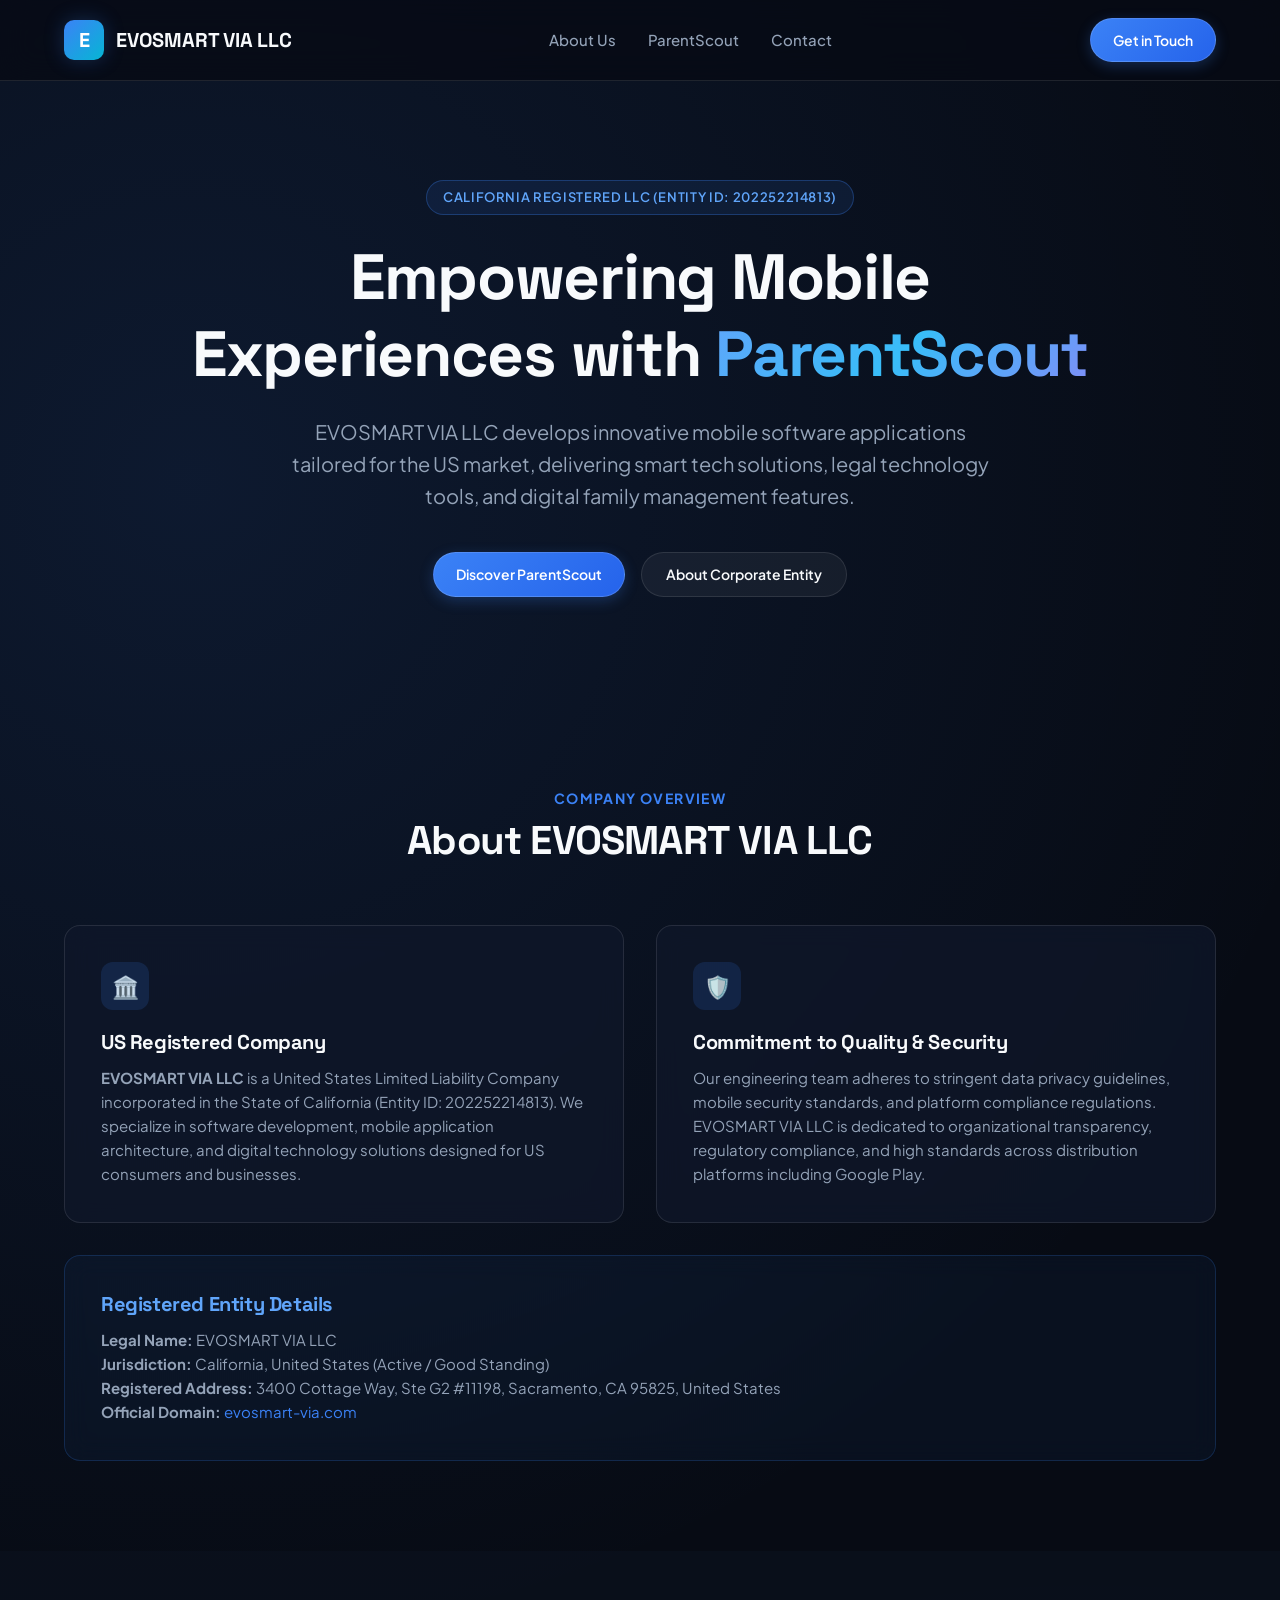
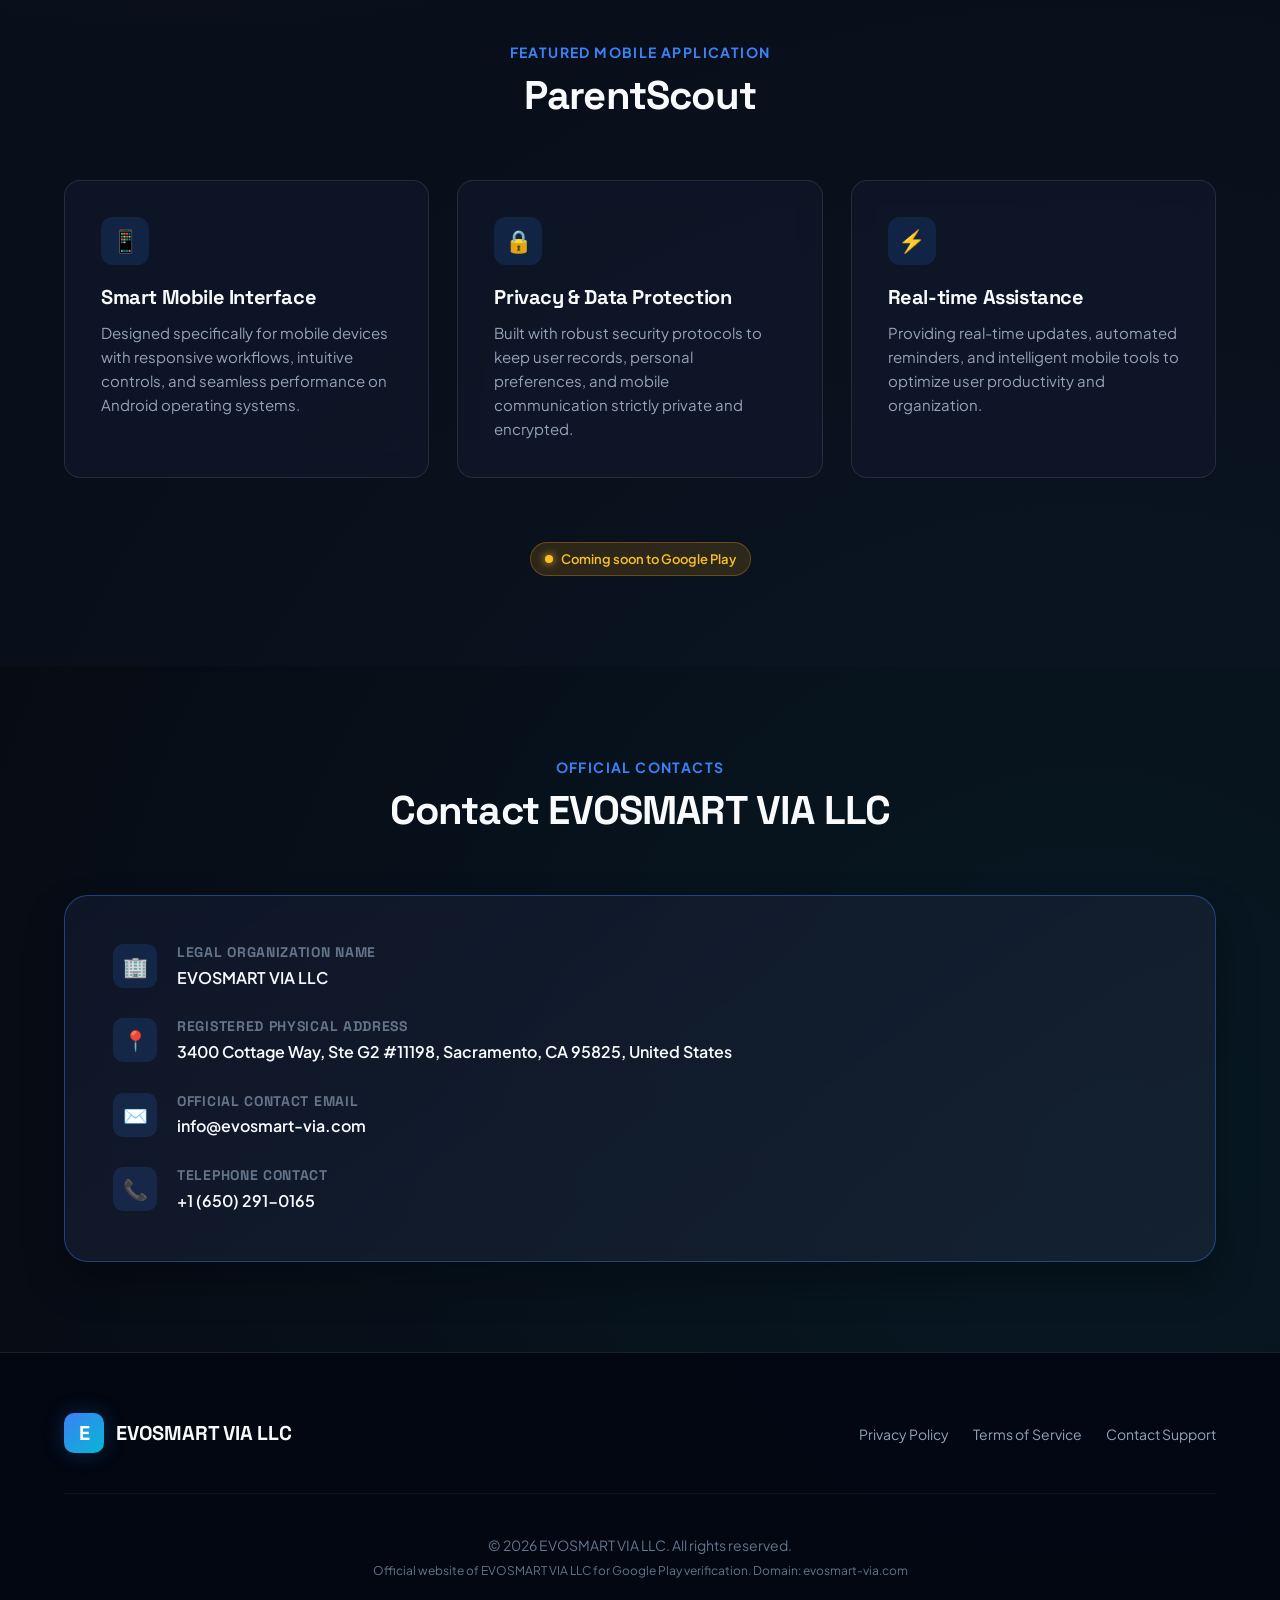
==== index.html @ 2d1a1cd4 "Initial commit for EVOSMART VIA LLC corporate website" ====
<!DOCTYPE html>
<html lang="en">
<head>
  <meta charset="UTF-8">
  <meta name="viewport" content="width=device-width, initial-scale=1.0">
  <title>EVOSMART VIA LLC | ParentScout Mobile Software Solutions</title>
  <meta name="description" content="EVOSMART VIA LLC is a California-registered technology company developing ParentScout and mobile software applications for legal tech and digital solutions.">
  <link rel="stylesheet" href="styles.css">
  <link rel="icon" type="image/svg+xml" href="data:image/svg+xml,<svg xmlns='http://www.w3.org/2000/svg' viewBox='0 0 100 100'><rect width='100' height='100' rx='20' fill='%233B82F6'/><text x='50%' y='65%' font-size='50' font-weight='800' fill='white' text-anchor='middle' font-family='sans-serif'>E</text></svg>">
</head>
<body>

  <!-- Navigation Header -->
  <header class="site-header">
    <div class="container nav-wrapper">
      <a href="#" class="brand-logo">
        <div class="logo-badge">E</div>
        <span class="brand-name">EVOSMART VIA LLC</span>
      </a>
      <ul class="nav-links">
        <li><a href="#about">About Us</a></li>
        <li><a href="#product">ParentScout</a></li>
        <li><a href="#contact">Contact</a></li>
      </ul>
      <a href="#contact" class="btn-primary">Get in Touch</a>
    </div>
  </header>

  <!-- Hero Section -->
  <section class="hero">
    <div class="container">
      <div class="tag-badge">California Registered LLC (Entity ID: 202252214813)</div>
      <h1>Empowering Mobile Experiences with <span class="gradient-text">ParentScout</span></h1>
      <p class="lead">EVOSMART VIA LLC develops innovative mobile software applications tailored for the US market, delivering smart tech solutions, legal technology tools, and digital family management features.</p>
      <div class="hero-cta">
        <a href="#product" class="btn-primary">Discover ParentScout</a>
        <a href="#about" class="btn-secondary">About Corporate Entity</a>
      </div>
    </div>
  </section>

  <!-- About Us Section -->
  <section id="about">
    <div class="container">
      <div class="section-header">
        <div class="section-subtitle">Company Overview</div>
        <h2 class="section-title">About EVOSMART VIA LLC</h2>
      </div>

      <div class="grid-2">
        <div class="card">
          <div class="card-icon">🏛️</div>
          <h3>US Registered Company</h3>
          <p><strong>EVOSMART VIA LLC</strong> is a United States Limited Liability Company incorporated in the State of California (Entity ID: 202252214813). We specialize in software development, mobile application architecture, and digital technology solutions designed for US consumers and businesses.</p>
        </div>

        <div class="card">
          <div class="card-icon">🛡️</div>
          <h3>Commitment to Quality & Security</h3>
          <p>Our engineering team adheres to stringent data privacy guidelines, mobile security standards, and platform compliance regulations. EVOSMART VIA LLC is dedicated to organizational transparency, regulatory compliance, and high standards across distribution platforms including Google Play.</p>
        </div>
      </div>

      <div class="card" style="margin-top: 32px; background: rgba(59, 130, 246, 0.05); border-color: rgba(59, 130, 246, 0.2);">
        <h3 style="color: #60A5FA;">Registered Entity Details</h3>
        <p style="margin-top: 8px;"><strong>Legal Name:</strong> EVOSMART VIA LLC</p>
        <p><strong>Jurisdiction:</strong> California, United States (Active / Good Standing)</p>
        <p><strong>Registered Address:</strong> 3400 Cottage Way, Ste G2 #11198, Sacramento, CA 95825, United States</p>
        <p><strong>Official Domain:</strong> <a href="https://evosmart-via.com" style="color: var(--primary); text-decoration: none;">evosmart-via.com</a></p>
      </div>
    </div>
  </section>

  <!-- Product Section -->
  <section id="product" style="background: rgba(15, 23, 42, 0.3);">
    <div class="container">
      <div class="section-header">
        <div class="section-subtitle">Featured Mobile Application</div>
        <h2 class="section-title">ParentScout</h2>
      </div>

      <div class="grid-3">
        <div class="card">
          <div class="card-icon">📱</div>
          <h3>Smart Mobile Interface</h3>
          <p>Designed specifically for mobile devices with responsive workflows, intuitive controls, and seamless performance on Android operating systems.</p>
        </div>

        <div class="card">
          <div class="card-icon">🔒</div>
          <h3>Privacy & Data Protection</h3>
          <p>Built with robust security protocols to keep user records, personal preferences, and mobile communication strictly private and encrypted.</p>
        </div>

        <div class="card">
          <div class="card-icon">⚡</div>
          <h3>Real-time Assistance</h3>
          <p>Providing real-time updates, automated reminders, and intelligent mobile tools to optimize user productivity and organization.</p>
        </div>
      </div>

      <div style="text-align: center; margin-top: 48px;">
        <div class="status-pill">
          <span class="status-dot"></span>
          Coming soon to Google Play
        </div>
      </div>
    </div>
  </section>

  <!-- Contact Section -->
  <section id="contact">
    <div class="container">
      <div class="section-header">
        <div class="section-subtitle">Official Contacts</div>
        <h2 class="section-title">Contact EVOSMART VIA LLC</h2>
      </div>

      <div class="contact-box">
        <div class="contact-item">
          <div class="contact-icon">🏢</div>
          <div class="contact-details">
            <h4>Legal Organization Name</h4>
            <p>EVOSMART VIA LLC</p>
          </div>
        </div>

        <div class="contact-item">
          <div class="contact-icon">📍</div>
          <div class="contact-details">
            <h4>Registered Physical Address</h4>
            <p>3400 Cottage Way, Ste G2 #11198, Sacramento, CA 95825, United States</p>
          </div>
        </div>

        <div class="contact-item">
          <div class="contact-icon">✉️</div>
          <div class="contact-details">
            <h4>Official Contact Email</h4>
            <p><a href="mailto:info@evosmart-via.com">info@evosmart-via.com</a></p>
          </div>
        </div>

        <div class="contact-item">
          <div class="contact-icon">📞</div>
          <div class="contact-details">
            <h4>Telephone Contact</h4>
            <p><a href="tel:+16502910165">+1 (650) 291-0165</a></p>
          </div>
        </div>
      </div>
    </div>
  </section>

  <!-- Footer -->
  <footer class="site-footer">
    <div class="container">
      <div class="footer-grid">
        <div class="brand-logo">
          <div class="logo-badge">E</div>
          <span class="brand-name">EVOSMART VIA LLC</span>
        </div>
        <ul class="footer-nav">
          <li><a href="privacy.html">Privacy Policy</a></li>
          <li><a href="terms.html">Terms of Service</a></li>
          <li><a href="#contact">Contact Support</a></li>
        </ul>
      </div>
      <div class="footer-copy">
        <p>© 2026 EVOSMART VIA LLC. All rights reserved.</p>
        <p style="margin-top: 4px; font-size: 12px; color: var(--text-dim);">Official website of EVOSMART VIA LLC for Google Play verification. Domain: evosmart-via.com</p>
      </div>
    </div>
  </footer>

</body>
</html>
---- styles.css ----
/* 
  EVOSMART VIA LLC - Corporate Website Stylesheet
  Theme: Modern Corporate Tech / Slate Navy & Vibrant Azure Accent
*/

@import url('https://fonts.googleapis.com/css2?family=Plus+Jakarta+Sans:wght@300;400;500;600;700;800&family=Space+Grotesk:wght@500;700&display=swap');

:root {
  --bg-dark: #070B14;
  --bg-card: rgba(15, 23, 42, 0.75);
  --bg-card-hover: rgba(30, 41, 59, 0.85);
  --border-color: rgba(255, 255, 255, 0.1);
  --border-glow: rgba(59, 130, 246, 0.4);
  
  --primary: #3B82F6;
  --primary-glow: rgba(59, 130, 246, 0.25);
  --accent: #06B6D4;
  --accent-gold: #F59E0B;
  
  --text-main: #F8FAFC;
  --text-muted: #94A3B8;
  --text-dim: #64748B;

  --font-sans: 'Plus Jakarta Sans', -apple-system, BlinkMacSystemFont, sans-serif;
  --font-heading: 'Space Grotesk', 'Plus Jakarta Sans', sans-serif;

  --transition-fast: 0.2s cubic-bezier(0.4, 0, 0.2, 1);
  --transition-normal: 0.3s cubic-bezier(0.4, 0, 0.2, 1);
  --radius-sm: 8px;
  --radius-md: 16px;
  --radius-lg: 24px;
}

* {
  margin: 0;
  padding: 0;
  box-sizing: border-box;
}

html {
  scroll-behavior: smooth;
  font-family: var(--font-sans);
  background-color: var(--bg-dark);
  color: var(--text-main);
  line-height: 1.6;
}

body {
  min-height: 100vh;
  overflow-x: hidden;
  background: 
    radial-gradient(circle at 15% 15%, rgba(59, 130, 246, 0.12) 0%, transparent 40%),
    radial-gradient(circle at 85% 85%, rgba(6, 182, 212, 0.08) 0%, transparent 40%),
    var(--bg-dark);
}

/* Typography */
h1, h2, h3, h4, h5, h6 {
  font-family: var(--font-heading);
  color: var(--text-main);
  line-height: 1.2;
  letter-spacing: -0.02em;
}

.gradient-text {
  background: linear-gradient(135deg, #60A5FA 0%, #38BDF8 50%, #818CF8 100%);
  -webkit-background-clip: text;
  -webkit-text-fill-color: transparent;
}

/* Container */
.container {
  max-width: 1200px;
  margin: 0 auto;
  padding: 0 24px;
}

/* Navigation Header */
header.site-header {
  position: fixed;
  top: 0;
  left: 0;
  right: 0;
  z-index: 1000;
  background: rgba(7, 11, 20, 0.8);
  backdrop-filter: blur(16px);
  border-bottom: 1px solid var(--border-color);
  padding: 18px 0;
  transition: var(--transition-normal);
}

.nav-wrapper {
  display: flex;
  justify-content: space-between;
  align-items: center;
}

.brand-logo {
  display: flex;
  align-items: center;
  gap: 12px;
  text-decoration: none;
}

.logo-badge {
  width: 40px;
  height: 40px;
  border-radius: 10px;
  background: linear-gradient(135deg, var(--primary) 0%, var(--accent) 100%);
  display: flex;
  align-items: center;
  justify-content: center;
  font-family: var(--font-heading);
  font-weight: 800;
  font-size: 20px;
  color: #fff;
  box-shadow: 0 0 20px var(--primary-glow);
}

.brand-name {
  font-family: var(--font-heading);
  font-size: 20px;
  font-weight: 700;
  color: var(--text-main);
  letter-spacing: -0.01em;
}

.nav-links {
  display: flex;
  align-items: center;
  gap: 32px;
  list-style: none;
}

.nav-links a {
  color: var(--text-muted);
  text-decoration: none;
  font-size: 15px;
  font-weight: 500;
  transition: var(--transition-fast);
}

.nav-links a:hover {
  color: var(--text-main);
}

.btn-primary {
  display: inline-flex;
  align-items: center;
  gap: 8px;
  background: linear-gradient(135deg, var(--primary) 0%, #2563EB 100%);
  color: #fff;
  padding: 10px 22px;
  border-radius: 99px;
  text-decoration: none;
  font-weight: 600;
  font-size: 14px;
  transition: var(--transition-fast);
  box-shadow: 0 4px 14px var(--primary-glow);
  border: 1px solid rgba(255, 255, 255, 0.15);
}

.btn-primary:hover {
  transform: translateY(-2px);
  box-shadow: 0 6px 20px rgba(59, 130, 246, 0.4);
}

/* Hero Section */
.hero {
  padding: 180px 0 100px 0;
  text-align: center;
  position: relative;
}

.tag-badge {
  display: inline-flex;
  align-items: center;
  gap: 8px;
  background: rgba(59, 130, 246, 0.1);
  border: 1px solid rgba(59, 130, 246, 0.3);
  color: #60A5FA;
  padding: 6px 16px;
  border-radius: 99px;
  font-size: 13px;
  font-weight: 600;
  margin-bottom: 24px;
  text-transform: uppercase;
  letter-spacing: 0.05em;
}

.hero h1 {
  font-size: clamp(36px, 5vw, 64px);
  font-weight: 800;
  margin-bottom: 24px;
  max-width: 900px;
  margin-left: auto;
  margin-right: auto;
}

.hero p.lead {
  font-size: clamp(16px, 2vw, 20px);
  color: var(--text-muted);
  max-width: 720px;
  margin: 0 auto 40px auto;
  font-weight: 400;
}

.hero-cta {
  display: flex;
  justify-content: center;
  gap: 16px;
  flex-wrap: wrap;
}

.btn-secondary {
  display: inline-flex;
  align-items: center;
  gap: 8px;
  background: rgba(255, 255, 255, 0.05);
  color: var(--text-main);
  padding: 10px 24px;
  border-radius: 99px;
  text-decoration: none;
  font-weight: 600;
  font-size: 14px;
  border: 1px solid var(--border-color);
  transition: var(--transition-fast);
}

.btn-secondary:hover {
  background: rgba(255, 255, 255, 0.1);
  border-color: rgba(255, 255, 255, 0.25);
}

/* Sections Common */
section {
  padding: 90px 0;
  position: relative;
}

.section-header {
  text-align: center;
  margin-bottom: 60px;
}

.section-subtitle {
  color: var(--primary);
  font-weight: 700;
  font-size: 14px;
  text-transform: uppercase;
  letter-spacing: 0.1em;
  margin-bottom: 8px;
}

.section-title {
  font-size: clamp(28px, 3.5vw, 40px);
  font-weight: 700;
}

/* Cards & Grids */
.grid-2 {
  display: grid;
  grid-template-columns: repeat(auto-fit, minmax(320px, 1fr));
  gap: 32px;
}

.grid-3 {
  display: grid;
  grid-template-columns: repeat(auto-fit, minmax(280px, 1fr));
  gap: 28px;
}

.card {
  background: var(--bg-card);
  border: 1px solid var(--border-color);
  border-radius: var(--radius-md);
  padding: 36px;
  backdrop-filter: blur(12px);
  transition: var(--transition-normal);
}

.card:hover {
  background: var(--bg-card-hover);
  border-color: var(--border-glow);
  transform: translateY(-4px);
  box-shadow: 0 12px 30px rgba(0, 0, 0, 0.4);
}

.card-icon {
  width: 48px;
  height: 48px;
  border-radius: 12px;
  background: rgba(59, 130, 246, 0.15);
  color: #60A5FA;
  display: flex;
  align-items: center;
  justify-content: center;
  font-size: 22px;
  margin-bottom: 20px;
}

.card h3 {
  font-size: 20px;
  font-weight: 700;
  margin-bottom: 12px;
}

.card p {
  color: var(--text-muted);
  font-size: 15px;
}

/* Product Section Feature Badge */
.status-pill {
  display: inline-flex;
  align-items: center;
  gap: 8px;
  background: rgba(245, 158, 11, 0.15);
  border: 1px solid rgba(245, 158, 11, 0.3);
  color: #FBBF24;
  padding: 6px 14px;
  border-radius: 99px;
  font-size: 13px;
  font-weight: 600;
  margin-top: 16px;
}

.status-dot {
  width: 8px;
  height: 8px;
  border-radius: 50%;
  background-color: #FBBF24;
  box-shadow: 0 0 8px #FBBF24;
}

/* Contact Info Display Box */
.contact-box {
  background: linear-gradient(145deg, rgba(15, 23, 42, 0.9) 0%, rgba(30, 41, 59, 0.6) 100%);
  border: 1px solid var(--border-glow);
  border-radius: var(--radius-lg);
  padding: 48px;
  box-shadow: 0 20px 40px rgba(0, 0, 0, 0.3);
}

.contact-item {
  display: flex;
  align-items: flex-start;
  gap: 20px;
  margin-bottom: 28px;
}

.contact-item:last-child {
  margin-bottom: 0;
}

.contact-icon {
  width: 44px;
  height: 44px;
  border-radius: 10px;
  background: rgba(59, 130, 246, 0.15);
  color: var(--primary);
  display: flex;
  align-items: center;
  justify-content: center;
  font-size: 20px;
  flex-shrink: 0;
}

.contact-details h4 {
  font-size: 14px;
  text-transform: uppercase;
  color: var(--text-dim);
  letter-spacing: 0.05em;
  margin-bottom: 4px;
}

.contact-details p, .contact-details a {
  color: var(--text-main);
  font-size: 16px;
  font-weight: 600;
  text-decoration: none;
  transition: var(--transition-fast);
}

.contact-details a:hover {
  color: var(--primary);
}

/* Footer */
footer.site-footer {
  background: rgba(3, 7, 18, 0.95);
  border-top: 1px solid var(--border-color);
  padding: 60px 0 30px 0;
}

.footer-grid {
  display: flex;
  justify-content: space-between;
  align-items: center;
  flex-wrap: wrap;
  gap: 24px;
  margin-bottom: 40px;
  padding-bottom: 40px;
  border-bottom: 1px solid rgba(255, 255, 255, 0.05);
}

.footer-nav {
  display: flex;
  gap: 24px;
  list-style: none;
}

.footer-nav a {
  color: var(--text-muted);
  text-decoration: none;
  font-size: 14px;
  transition: var(--transition-fast);
}

.footer-nav a:hover {
  color: var(--text-main);
}

.footer-copy {
  color: var(--text-dim);
  font-size: 14px;
  text-align: center;
}

/* Legal Page Content Styling */
.legal-content {
  padding: 160px 0 90px 0;
  max-width: 900px;
  margin: 0 auto;
}

.legal-content h1 {
  font-size: 40px;
  margin-bottom: 16px;
}

.legal-content .meta-info {
  color: var(--text-dim);
  font-size: 14px;
  margin-bottom: 40px;
  padding-bottom: 20px;
  border-bottom: 1px solid var(--border-color);
}

.legal-content h2 {
  font-size: 24px;
  margin: 36px 0 16px 0;
  color: #60A5FA;
}

.legal-content p, .legal-content ul {
  color: var(--text-muted);
  margin-bottom: 20px;
  font-size: 16px;
  line-height: 1.7;
}

.legal-content ul {
  padding-left: 24px;
}

.legal-content li {
  margin-bottom: 8px;
}

/* Responsive adjustments */
@media (max-width: 768px) {
  .nav-links {
    display: none;
  }
  .hero {
    padding-top: 140px;
  }
  .contact-box {
    padding: 28px;
  }
  .footer-grid {
    flex-direction: column;
    align-items: flex-start;
  }
}
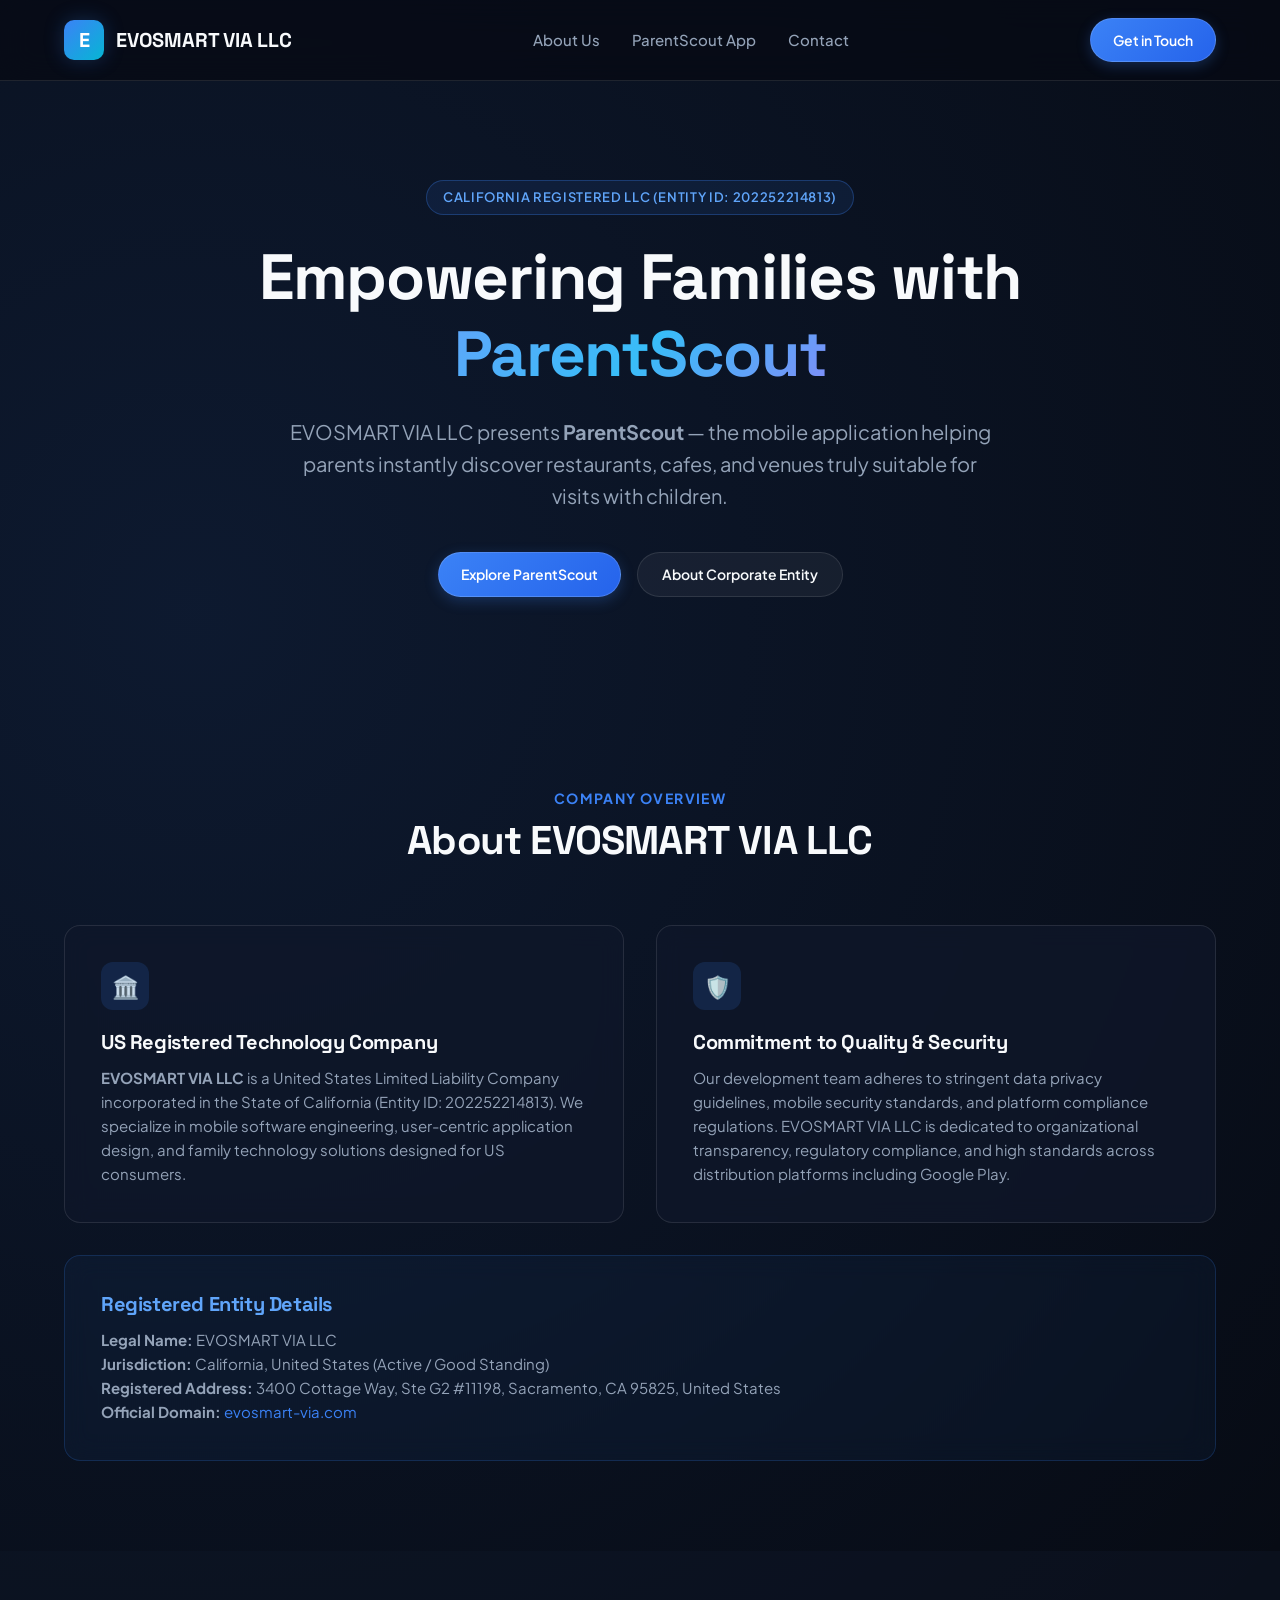
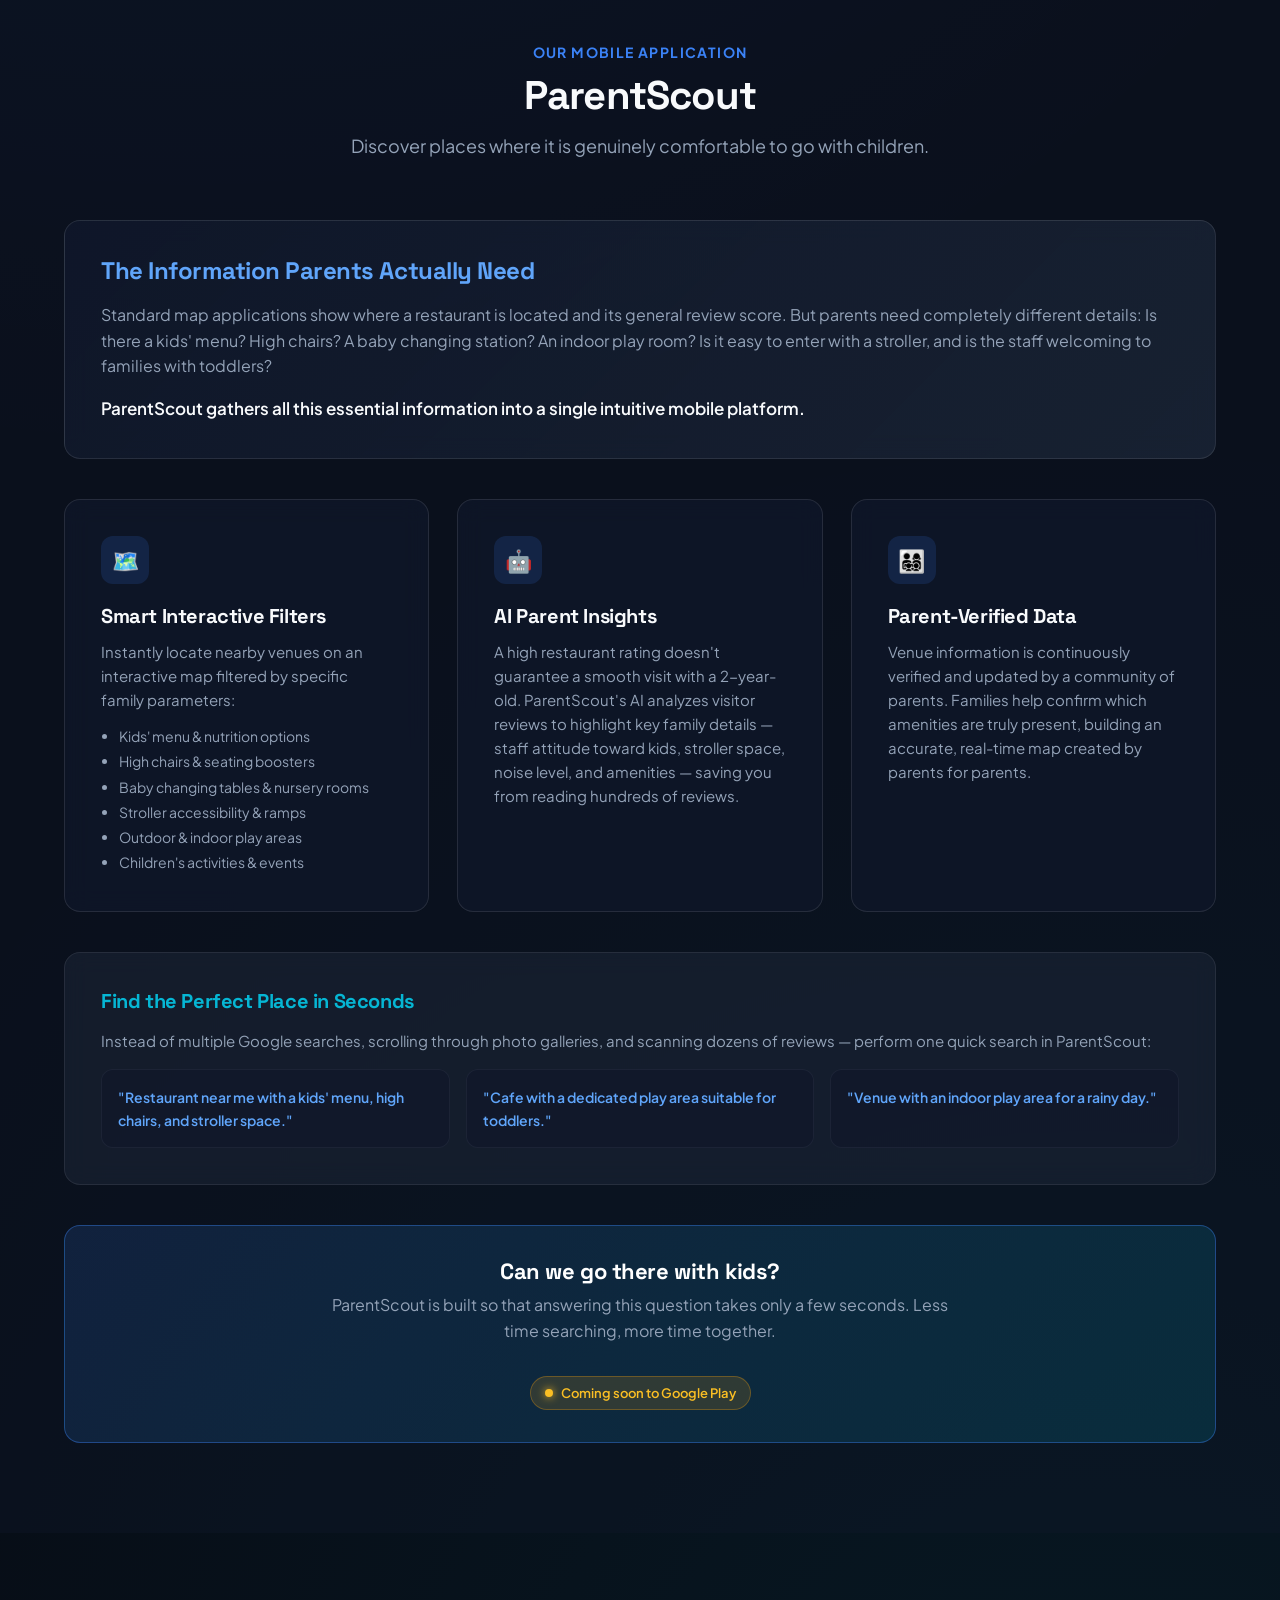
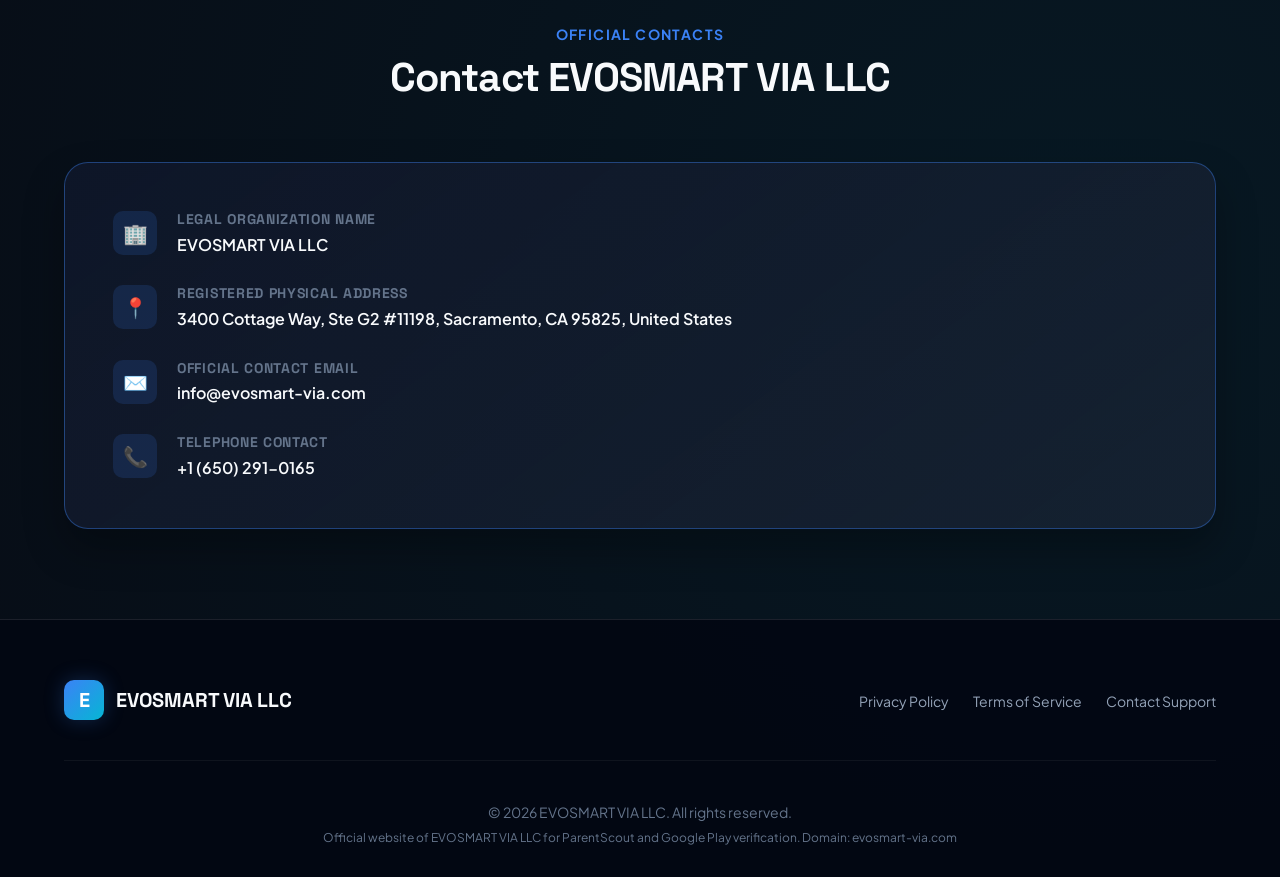
==== commit 3e9042ec: "Update ParentScout app detailed description and family feature overview" ====
--- a/index.html
+++ b/index.html
@@ -3,8 +3,8 @@
 <head>
   <meta charset="UTF-8">
   <meta name="viewport" content="width=device-width, initial-scale=1.0">
-  <title>EVOSMART VIA LLC | ParentScout Mobile Software Solutions</title>
-  <meta name="description" content="EVOSMART VIA LLC is a California-registered technology company developing ParentScout and mobile software applications for legal tech and digital solutions.">
+  <title>EVOSMART VIA LLC | ParentScout Mobile Application</title>
+  <meta name="description" content="EVOSMART VIA LLC is a California technology company developing ParentScout — the ultimate mobile app for parents to find kid-friendly restaurants, cafes, and play areas.">
   <link rel="stylesheet" href="styles.css">
   <link rel="icon" type="image/svg+xml" href="data:image/svg+xml,<svg xmlns='http://www.w3.org/2000/svg' viewBox='0 0 100 100'><rect width='100' height='100' rx='20' fill='%233B82F6'/><text x='50%' y='65%' font-size='50' font-weight='800' fill='white' text-anchor='middle' font-family='sans-serif'>E</text></svg>">
 </head>
@@ -19,7 +19,7 @@
       </a>
       <ul class="nav-links">
         <li><a href="#about">About Us</a></li>
-        <li><a href="#product">ParentScout</a></li>
+        <li><a href="#product">ParentScout App</a></li>
         <li><a href="#contact">Contact</a></li>
       </ul>
       <a href="#contact" class="btn-primary">Get in Touch</a>
@@ -30,10 +30,10 @@
   <section class="hero">
     <div class="container">
       <div class="tag-badge">California Registered LLC (Entity ID: 202252214813)</div>
-      <h1>Empowering Mobile Experiences with <span class="gradient-text">ParentScout</span></h1>
-      <p class="lead">EVOSMART VIA LLC develops innovative mobile software applications tailored for the US market, delivering smart tech solutions, legal technology tools, and digital family management features.</p>
+      <h1>Empowering Families with <span class="gradient-text">ParentScout</span></h1>
+      <p class="lead">EVOSMART VIA LLC presents <strong>ParentScout</strong> — the mobile application helping parents instantly discover restaurants, cafes, and venues truly suitable for visits with children.</p>
       <div class="hero-cta">
-        <a href="#product" class="btn-primary">Discover ParentScout</a>
+        <a href="#product" class="btn-primary">Explore ParentScout</a>
         <a href="#about" class="btn-secondary">About Corporate Entity</a>
       </div>
     </div>
@@ -50,14 +50,14 @@
       <div class="grid-2">
         <div class="card">
           <div class="card-icon">🏛️</div>
-          <h3>US Registered Company</h3>
-          <p><strong>EVOSMART VIA LLC</strong> is a United States Limited Liability Company incorporated in the State of California (Entity ID: 202252214813). We specialize in software development, mobile application architecture, and digital technology solutions designed for US consumers and businesses.</p>
+          <h3>US Registered Technology Company</h3>
+          <p><strong>EVOSMART VIA LLC</strong> is a United States Limited Liability Company incorporated in the State of California (Entity ID: 202252214813). We specialize in mobile software engineering, user-centric application design, and family technology solutions designed for US consumers.</p>
         </div>
 
         <div class="card">
           <div class="card-icon">🛡️</div>
           <h3>Commitment to Quality & Security</h3>
-          <p>Our engineering team adheres to stringent data privacy guidelines, mobile security standards, and platform compliance regulations. EVOSMART VIA LLC is dedicated to organizational transparency, regulatory compliance, and high standards across distribution platforms including Google Play.</p>
+          <p>Our development team adheres to stringent data privacy guidelines, mobile security standards, and platform compliance regulations. EVOSMART VIA LLC is dedicated to organizational transparency, regulatory compliance, and high standards across distribution platforms including Google Play.</p>
         </div>
       </div>
 
@@ -71,35 +71,72 @@
     </div>
   </section>
 
-  <!-- Product Section -->
-  <section id="product" style="background: rgba(15, 23, 42, 0.3);">
+  <!-- Product Section: ParentScout Detailed Overview -->
+  <section id="product" style="background: rgba(15, 23, 42, 0.4);">
     <div class="container">
       <div class="section-header">
-        <div class="section-subtitle">Featured Mobile Application</div>
+        <div class="section-subtitle">Our Mobile Application</div>
         <h2 class="section-title">ParentScout</h2>
-      </div>
-
-      <div class="grid-3">
-        <div class="card">
-          <div class="card-icon">📱</div>
-          <h3>Smart Mobile Interface</h3>
-          <p>Designed specifically for mobile devices with responsive workflows, intuitive controls, and seamless performance on Android operating systems.</p>
-        </div>
-
-        <div class="card">
-          <div class="card-icon">🔒</div>
-          <h3>Privacy & Data Protection</h3>
-          <p>Built with robust security protocols to keep user records, personal preferences, and mobile communication strictly private and encrypted.</p>
-        </div>
-
-        <div class="card">
-          <div class="card-icon">⚡</div>
-          <h3>Real-time Assistance</h3>
-          <p>Providing real-time updates, automated reminders, and intelligent mobile tools to optimize user productivity and organization.</p>
-        </div>
-      </div>
-
-      <div style="text-align: center; margin-top: 48px;">
+        <p style="color: var(--text-muted); font-size: 18px; max-width: 700px; margin: 12px auto 0 auto;">Discover places where it is genuinely comfortable to go with children.</p>
+      </div>
+
+      <!-- Problem vs Solution Overview -->
+      <div class="card" style="margin-bottom: 40px; background: linear-gradient(135deg, rgba(15, 23, 42, 0.9) 0%, rgba(30, 41, 59, 0.7) 100%);">
+        <h3 style="font-size: 24px; color: #60A5FA; margin-bottom: 16px;">The Information Parents Actually Need</h3>
+        <p style="color: var(--text-muted); font-size: 16px; margin-bottom: 16px;">Standard map applications show where a restaurant is located and its general review score. But parents need completely different details: Is there a kids' menu? High chairs? A baby changing station? An indoor play room? Is it easy to enter with a stroller, and is the staff welcoming to families with toddlers?</p>
+        <p style="color: var(--text-main); font-weight: 600; font-size: 17px;">ParentScout gathers all this essential information into a single intuitive mobile platform.</p>
+      </div>
+
+      <!-- Features Grid -->
+      <div class="grid-3" style="margin-bottom: 40px;">
+        <div class="card">
+          <div class="card-icon">🗺️</div>
+          <h3>Smart Interactive Filters</h3>
+          <p>Instantly locate nearby venues on an interactive map filtered by specific family parameters:</p>
+          <ul style="color: var(--text-muted); font-size: 14px; margin-top: 12px; padding-left: 18px; line-height: 1.8;">
+            <li>Kids' menu & nutrition options</li>
+            <li>High chairs & seating boosters</li>
+            <li>Baby changing tables & nursery rooms</li>
+            <li>Stroller accessibility & ramps</li>
+            <li>Outdoor & indoor play areas</li>
+            <li>Children's activities & events</li>
+          </ul>
+        </div>
+
+        <div class="card">
+          <div class="card-icon">🤖</div>
+          <h3>AI Parent Insights</h3>
+          <p>A high restaurant rating doesn't guarantee a smooth visit with a 2-year-old. ParentScout's AI analyzes visitor reviews to highlight key family details — staff attitude toward kids, stroller space, noise level, and amenities — saving you from reading hundreds of reviews.</p>
+        </div>
+
+        <div class="card">
+          <div class="card-icon">👨‍👩‍👧‍👦</div>
+          <h3>Parent-Verified Data</h3>
+          <p>Venue information is continuously verified and updated by a community of parents. Families help confirm which amenities are truly present, building an accurate, real-time map created by parents for parents.</p>
+        </div>
+      </div>
+
+      <!-- Search Scenario Cards -->
+      <div class="card" style="background: rgba(30, 41, 59, 0.5); border-color: rgba(255, 255, 255, 0.08); margin-bottom: 40px;">
+        <h3 style="font-size: 20px; margin-bottom: 16px; color: var(--accent);">Find the Perfect Place in Seconds</h3>
+        <p style="color: var(--text-muted); margin-bottom: 16px;">Instead of multiple Google searches, scrolling through photo galleries, and scanning dozens of reviews — perform one quick search in ParentScout:</p>
+        <div class="grid-3" style="gap: 16px;">
+          <div style="background: rgba(15, 23, 42, 0.6); padding: 16px; border-radius: 12px; border: 1px solid rgba(255, 255, 255, 0.05);">
+            <p style="color: #60A5FA; font-weight: 600; font-size: 14px;">"Restaurant near me with a kids' menu, high chairs, and stroller space."</p>
+          </div>
+          <div style="background: rgba(15, 23, 42, 0.6); padding: 16px; border-radius: 12px; border: 1px solid rgba(255, 255, 255, 0.05);">
+            <p style="color: #60A5FA; font-weight: 600; font-size: 14px;">"Cafe with a dedicated play area suitable for toddlers."</p>
+          </div>
+          <div style="background: rgba(15, 23, 42, 0.6); padding: 16px; border-radius: 12px; border: 1px solid rgba(255, 255, 255, 0.05);">
+            <p style="color: #60A5FA; font-weight: 600; font-size: 14px;">"Venue with an indoor play area for a rainy day."</p>
+          </div>
+        </div>
+      </div>
+
+      <!-- Core Motto Banner -->
+      <div style="text-align: center; background: linear-gradient(135deg, rgba(59, 130, 246, 0.15) 0%, rgba(6, 182, 212, 0.15) 100%); border: 1px solid var(--border-glow); padding: 32px; border-radius: var(--radius-md);">
+        <h3 style="font-size: 22px; font-weight: 700; color: #fff; margin-bottom: 8px;">Can we go there with kids?</h3>
+        <p style="color: var(--text-muted); font-size: 16px; max-width: 650px; margin: 0 auto 16px auto;">ParentScout is built so that answering this question takes only a few seconds. Less time searching, more time together.</p>
         <div class="status-pill">
           <span class="status-dot"></span>
           Coming soon to Google Play
@@ -168,7 +205,7 @@
       </div>
       <div class="footer-copy">
         <p>© 2026 EVOSMART VIA LLC. All rights reserved.</p>
-        <p style="margin-top: 4px; font-size: 12px; color: var(--text-dim);">Official website of EVOSMART VIA LLC for Google Play verification. Domain: evosmart-via.com</p>
+        <p style="margin-top: 4px; font-size: 12px; color: var(--text-dim);">Official website of EVOSMART VIA LLC for ParentScout and Google Play verification. Domain: evosmart-via.com</p>
       </div>
     </div>
   </footer>
